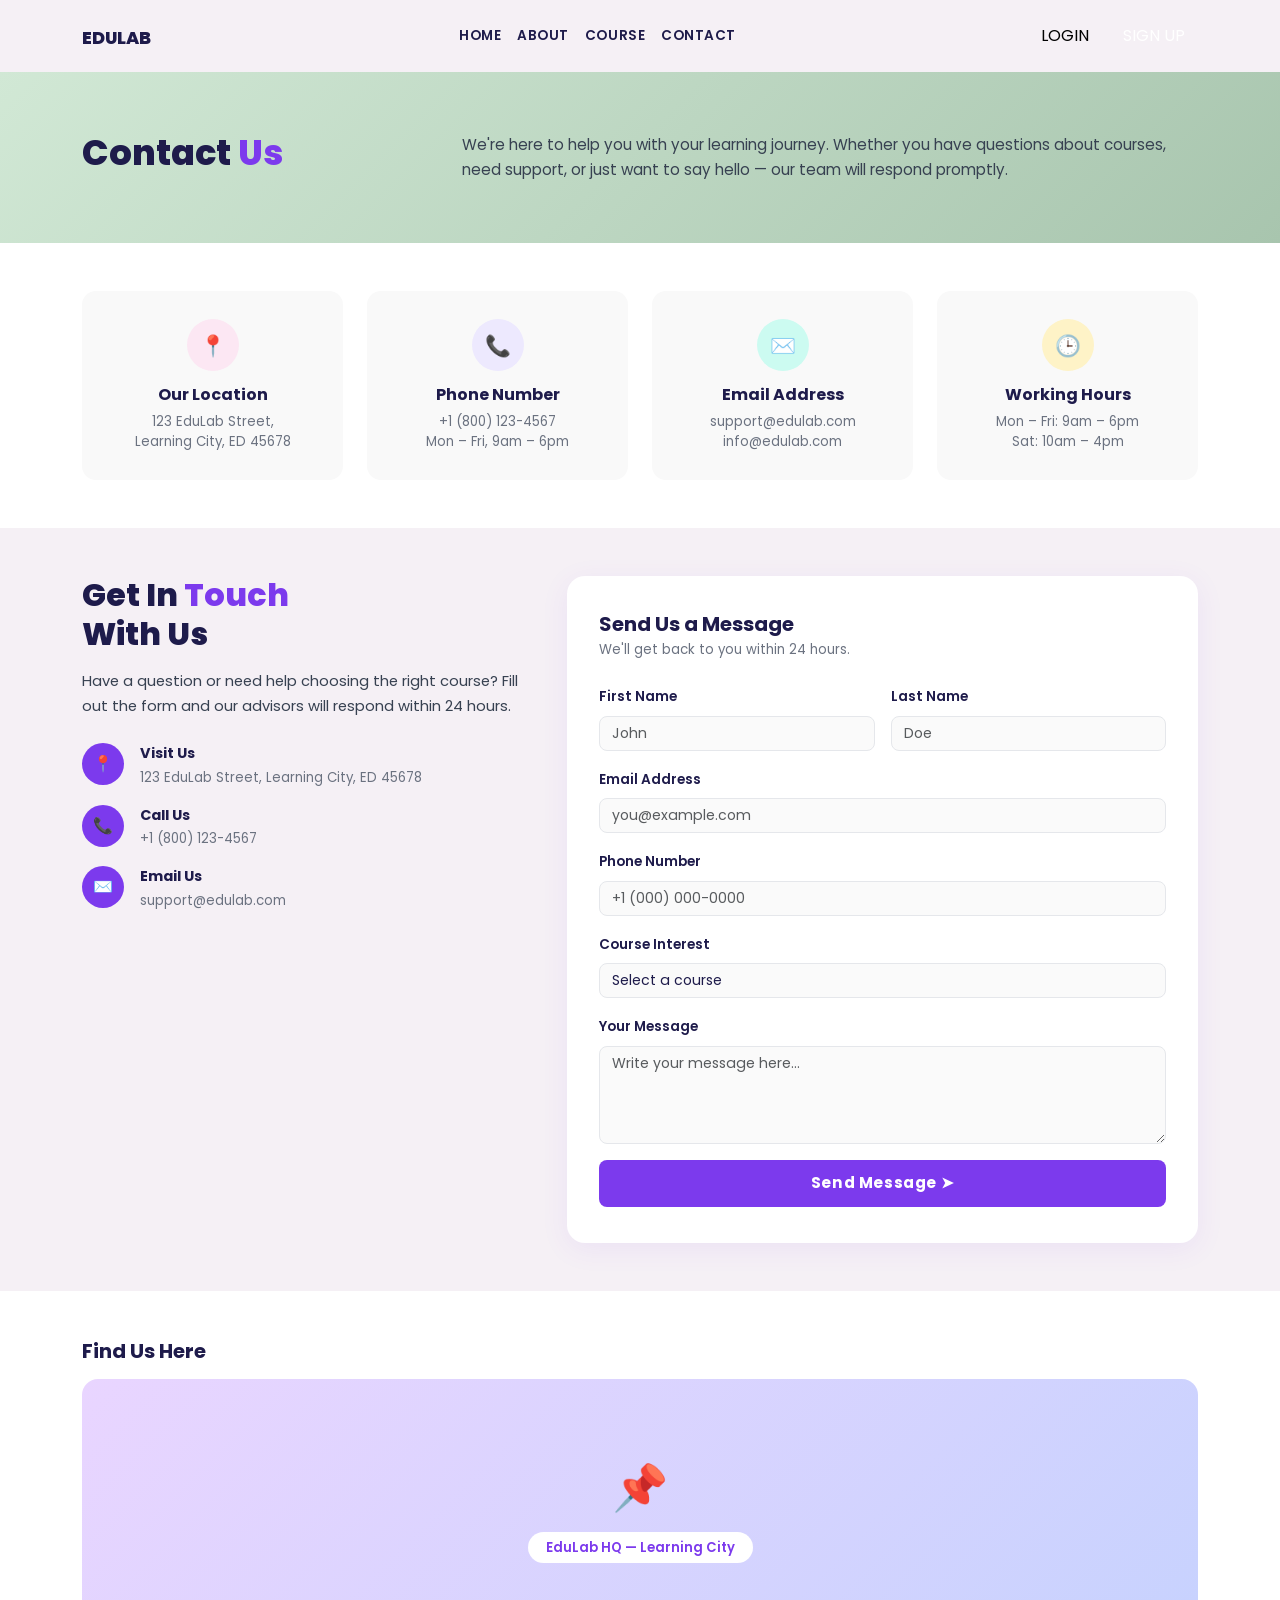
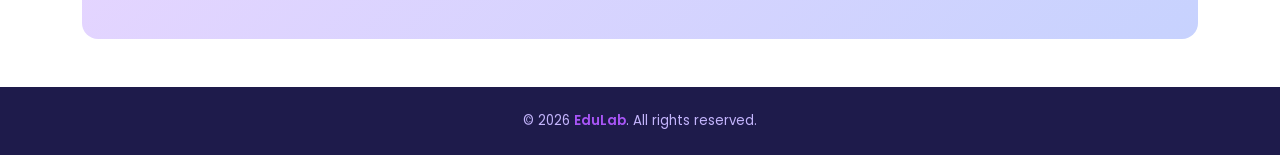
==== contacht.html @ 440ded38 "commit" ====
<!DOCTYPE html>
<html lang="en">
<head>
  <meta charset="UTF-8" />
  <meta name="viewport" content="width=device-width, initial-scale=1.0"/>
  <title>EduLab - Contact</title>
  <link href="https://cdn.jsdelivr.net/npm/bootstrap@5.3.0/dist/css/bootstrap.min.css" rel="stylesheet"/>
  <link href="https://fonts.googleapis.com/css2?family=Poppins:wght@400;500;600;700;800&display=swap" rel="stylesheet"/>
  <style>
    body { font-family: 'Poppins', sans-serif; }

    /* NAVBAR */
    .navbar { background: #f5f0f5; padding: 12px 40px; }
    .navbar-brand { font-weight: 800; font-size: 1.1rem; color: #1e1b4b !important; }
    .logo-box {
      width: 30px; height: 30px; background: #7c3aed;
      border-radius: 7px; display: inline-flex;
      align-items: center; justify-content: center; margin-right: 6px;
    }
    .logo-box svg { width: 18px; height: 18px; fill: white; }
    .nav-link { font-weight: 600; font-size: 0.85rem; color: #1e1b4b !important; letter-spacing: 0.04em; }
    .nav-link:hover, .nav-link.active { color: #7c3aed !important; }
    .btn-login { font-weight: 700; font-size: 0.9rem; color: #1e1b4b; text-decoration: none; }
    .btn-signup {
      background: #7c3aed; color: white !important; font-weight: 700;
      font-size: 0.9rem; padding: 8px 22px; border-radius: 6px; text-decoration: none;
    }
    .btn-signup:hover { background: #6d28d9; }

    /* HERO */
    .contact-hero {
      background: linear-gradient(135deg, #d1e8d5 0%, #a8c5ae 100%);
      padding: 60px 40px;
    }
    .contact-hero h1 { font-size: 2.2rem; font-weight: 800; color: #1e1b4b; }
    .contact-hero p { color: #374151; font-size: 0.95rem; line-height: 1.7; }

    /* INFO CARDS */
    .info-card {
      background: #f9f9f9; border-radius: 14px;
      padding: 28px 20px; text-align: center;
      transition: transform 0.2s; border: none;
    }
    .info-card:hover { transform: translateY(-4px); box-shadow: 0 10px 28px rgba(124,58,237,0.1); }
    .icon-circle {
      width: 52px; height: 52px; border-radius: 50%;
      display: flex; align-items: center; justify-content: center;
      margin: 0 auto 14px; font-size: 1.3rem;
    }
    .ic-pink   { background: #fce7f3; }
    .ic-purple { background: #ede9fe; }
    .ic-teal   { background: #ccfbf1; }
    .ic-gold   { background: #fef3c7; }
    .info-card h6 { font-weight: 700; color: #1e1b4b; }
    .info-card p  { font-size: 0.83rem; color: #6b7280; margin: 0; }

    /* CONTACT SECTION */
    .contact-section { background: #f5f0f5; }

    /* TOUCH DETAILS */
    .touch-icon {
      width: 42px; height: 42px; background: #7c3aed;
      border-radius: 50%; display: flex; align-items: center;
      justify-content: center; color: white; font-size: 1rem; flex-shrink: 0;
    }
    .touch-text strong { font-size: 0.9rem; color: #1e1b4b; display: block; }
    .touch-text span   { font-size: 0.83rem; color: #6b7280; }

    /* FORM CARD */
    .form-card {
      background: white; border-radius: 18px; padding: 36px 32px;
      box-shadow: 0 6px 28px rgba(124,58,237,0.08);
    }
    .form-card h5 { font-weight: 700; color: #1e1b4b; }
    .form-card .sub { font-size: 0.83rem; color: #6b7280; }
    .form-control, .form-select {
      border: 1.5px solid #e5e7eb; border-radius: 8px;
      font-family: 'Poppins', sans-serif; font-size: 0.88rem;
      background: #fafafa; color: #1e1b4b;
    }
    .form-control:focus, .form-select:focus {
      border-color: #7c3aed;
      box-shadow: 0 0 0 3px rgba(124,58,237,0.1);
      background: white;
    }
    .form-label { font-size: 0.85rem; font-weight: 600; color: #1e1b4b; }
    .btn-send {
      background: #7c3aed; color: white; font-family: 'Poppins', sans-serif;
      font-weight: 700; font-size: 0.95rem; padding: 12px;
      border-radius: 8px; border: none; width: 100%;
      letter-spacing: 0.04em; transition: background 0.2s;
    }
    .btn-send:hover { background: #6d28d9; }

    /* MAP */
    .map-box {
      background: linear-gradient(135deg, #e9d5ff, #c7d2fe);
      border-radius: 16px; height: 260px;
      display: flex; flex-direction: column;
      align-items: center; justify-content: center; gap: 10px;
    }
    .map-pin { font-size: 2.8rem; animation: bounce 1.5s infinite; }
    @keyframes bounce {
      0%, 100% { transform: translateY(0); }
      50%       { transform: translateY(-10px); }
    }
    .map-label {
      background: white; border-radius: 20px; padding: 6px 18px;
      font-size: 0.82rem; font-weight: 600; color: #7c3aed;
    }

    /* FOOTER */
    footer { background: #1e1b4b; color: #c4b5fd; font-size: 0.83rem; }
    footer span { color: #a855f7; font-weight: 600; }
  </style>
</head>
<body>

  <!-- NAVBAR -->
        <nav class="navbar navbar-expand-lg sticky-top">  
        <div class="container  ">
            <a class="navbar-brand" href="index.html"><i style="color: rgb(113, 20, 109); font-size: 25px;" class="fa-solid fa-graduation-cap"></i><span class="w-name">EDULAB</span></a>
            <button class="navbar-toggler" type="button" data-bs-toggle="collapse"
                data-bs-target="#navbarSupportedContent" aria-controls="navbarSupportedContent" aria-expanded="false"
                aria-label="Toggle navigation">
                <span class="navbar-toggler-icon"></span>
            </button>
            <div class="collapse navbar-collapse" id="navbarSupportedContent">
                <ul class="navbar-nav mx-auto mb-2 mb-lg-0">
                    <li class="nav-item">
                        <a class="nav-link scale" aria-current="page" href="index.html">HOME</a>
                    </li>
                    <li class="nav-item">
                        <a class="nav-link scale" href="aboutus.html">ABOUT</a>
                    </li>
                    <li class="nav-item  scale">
                        <a class="nav-link scale" href="course.html">COURSE</a>
                    </li>
                    <li class="nav-item scale">
                        <a class="nav-link" href="#">CONTACT</a>
                    </li>
                </ul>
                <div class="d-flex gap-2 btns"> 
                    <button class="btn log-btn  " type="button"><a href="login.html" style="text-decoration: none; color: black;">LOGIN</a></button>
                     <button class="btn sign-btn" type="button"><a href="signup.html" style="text-decoration: none; color: white;">SIGN UP</a></button>

                </div>
                    
                
                
            </div>
        </div>
    </nav>

  <!-- HERO -->
  <section class="contact-hero">
    <div class="container">
      <div class="row align-items-center">
        <div class="col-md-4">
          <h1>Contact <span style="color:#7c3aed">Us</span></h1>
        </div>
        <div class="col-md-8">
          <p class="mb-0">We're here to help you with your learning journey. Whether you have questions about courses, need support, or just want to say hello — our team will respond promptly.</p>
        </div>
      </div>
    </div>
  </section>

  <!-- INFO CARDS -->
  <section class="py-5 bg-white">
    <div class="container">
      <div class="row g-4">
        <div class="col-md-3 col-sm-6">
          <div class="info-card">
            <div class="icon-circle ic-pink">📍</div>
            <h6>Our Location</h6>
            <p>123 EduLab Street,<br/>Learning City, ED 45678</p>
          </div>
        </div>
        <div class="col-md-3 col-sm-6">
          <div class="info-card">
            <div class="icon-circle ic-purple">📞</div>
            <h6>Phone Number</h6>
            <p>+1 (800) 123-4567<br/>Mon – Fri, 9am – 6pm</p>
          </div>
        </div>
        <div class="col-md-3 col-sm-6">
          <div class="info-card">
            <div class="icon-circle ic-teal">✉️</div>
            <h6>Email Address</h6>
            <p>support@edulab.com<br/>info@edulab.com</p>
          </div>
        </div>
        <div class="col-md-3 col-sm-6">
          <div class="info-card">
            <div class="icon-circle ic-gold">🕒</div>
            <h6>Working Hours</h6>
            <p>Mon – Fri: 9am – 6pm<br/>Sat: 10am – 4pm</p>
          </div>
        </div>
      </div>
    </div>
  </section>

  <!-- GET IN TOUCH -->
  <section class="contact-section py-5">
    <div class="container">
      <div class="row g-5 align-items-start">

        <!-- Left details -->
        <div class="col-lg-5">
          <h2 style="font-weight:800;color:#1e1b4b">Get In <span style="color:#7c3aed">Touch</span><br/>With Us</h2>
          <p class="mt-3 mb-4" style="color:#374151;font-size:0.92rem;line-height:1.7">
            Have a question or need help choosing the right course? Fill out the form and our advisors will respond within 24 hours.
          </p>

          <div class="d-flex align-items-start gap-3 mb-3">
            <div class="touch-icon">📍</div>
            <div class="touch-text">
              <strong>Visit Us</strong>
              <span>123 EduLab Street, Learning City, ED 45678</span>
            </div>
          </div>

          <div class="d-flex align-items-start gap-3 mb-3">
            <div class="touch-icon">📞</div>
            <div class="touch-text">
              <strong>Call Us</strong>
              <span>+1 (800) 123-4567</span>
            </div>
          </div>

          <div class="d-flex align-items-start gap-3 mb-3">
            <div class="touch-icon">✉️</div>
            <div class="touch-text">
              <strong>Email Us</strong>
              <span>support@edulab.com</span>
            </div>
          </div>
        </div>

        <!-- Form -->
        <div class="col-lg-7">
          <div class="form-card">
            <h5 class="mb-1">Send Us a Message</h5>
            <p class="sub mb-4">We'll get back to you within 24 hours.</p>

            <div class="row g-3">
              <div class="col-6">
                <label class="form-label">First Name</label>
                <input type="text" class="form-control" placeholder="John"/>
              </div>
              <div class="col-6">
                <label class="form-label">Last Name</label>
                <input type="text" class="form-control" placeholder="Doe"/>
              </div>
              <div class="col-12">
                <label class="form-label">Email Address</label>
                <input type="email" class="form-control" placeholder="you@example.com"/>
              </div>
              <div class="col-12">
                <label class="form-label">Phone Number</label>
                <input type="tel" class="form-control" placeholder="+1 (000) 000-0000"/>
              </div>
              <div class="col-12">
                <label class="form-label">Course Interest</label>
                <select class="form-select">
                  <option disabled selected>Select a course</option>
                  <option>Python Full Stack</option>
                  <option>Web Development</option>
                  <option>Data Science</option>
                  <option>Other</option>
                </select>
              </div>
              <div class="col-12">
                <label class="form-label">Your Message</label>
                <textarea class="form-control" rows="4" placeholder="Write your message here..."></textarea>
              </div>
              <div class="col-12">
                <button class="btn-send">Send Message ➤</button>
              </div>
            </div>

          </div>
        </div>

      </div>
    </div>
  </section>

  <!-- MAP -->
  <section class="py-5 bg-white">
    <div class="container">
      <h5 class="fw-bold mb-3" style="color:#1e1b4b">Find Us Here</h5>
      <div class="map-box">
        <span class="map-pin">📌</span>
        <div class="map-label">EduLab HQ — Learning City</div>
      </div>
    </div>
  </section>

  <!-- FOOTER -->
  <footer class="text-center py-4">
    &copy; 2026 <span>EduLab</span>. All rights reserved.
  </footer>

  <script src="https://cdn.jsdelivr.net/npm/bootstrap@5.3.0/dist/js/bootstrap.bundle.min.js"></script>
</body>
</html>
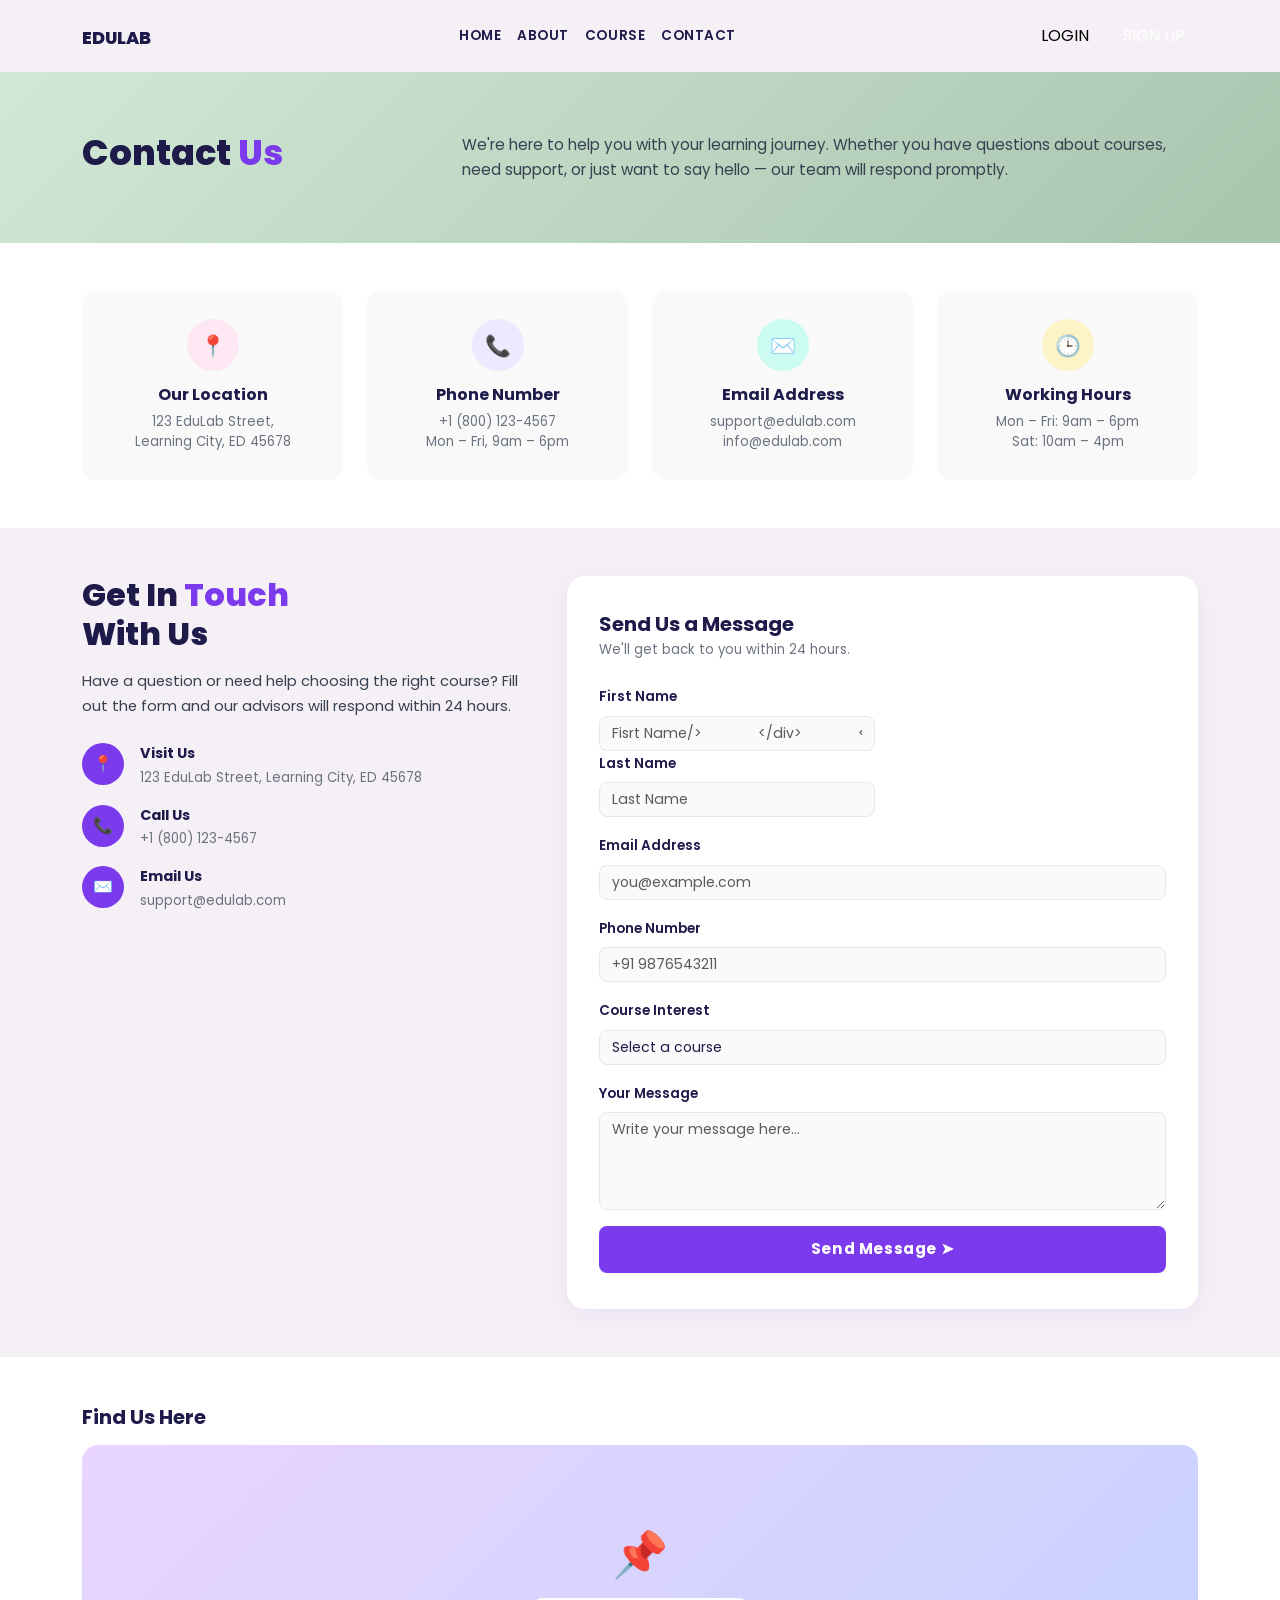
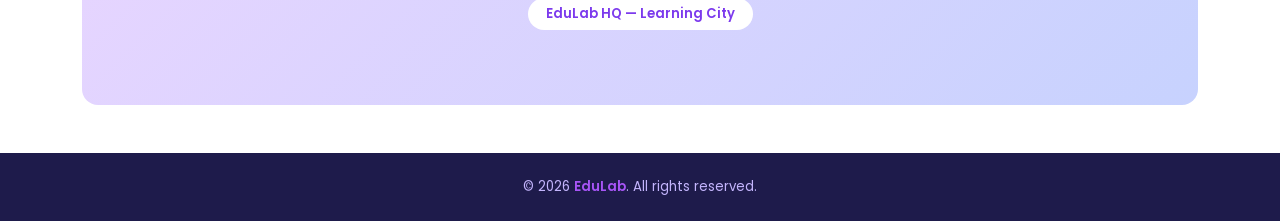
==== commit b6633667: "button change" ====
--- a/contacht.html
+++ b/contacht.html
@@ -248,11 +248,11 @@
             <div class="row g-3">
               <div class="col-6">
                 <label class="form-label">First Name</label>
-                <input type="text" class="form-control" placeholder="John"/>
+                <input type="text" class="form-control" placeholder="Fisrt Name/>
               </div>
               <div class="col-6">
                 <label class="form-label">Last Name</label>
-                <input type="text" class="form-control" placeholder="Doe"/>
+                <input type="text" class="form-control" placeholder="Last Name"/>
               </div>
               <div class="col-12">
                 <label class="form-label">Email Address</label>
@@ -260,7 +260,7 @@
               </div>
               <div class="col-12">
                 <label class="form-label">Phone Number</label>
-                <input type="tel" class="form-control" placeholder="+1 (000) 000-0000"/>
+                <input type="tel" class="form-control" placeholder="+91 9876543211"/>
               </div>
               <div class="col-12">
                 <label class="form-label">Course Interest</label>
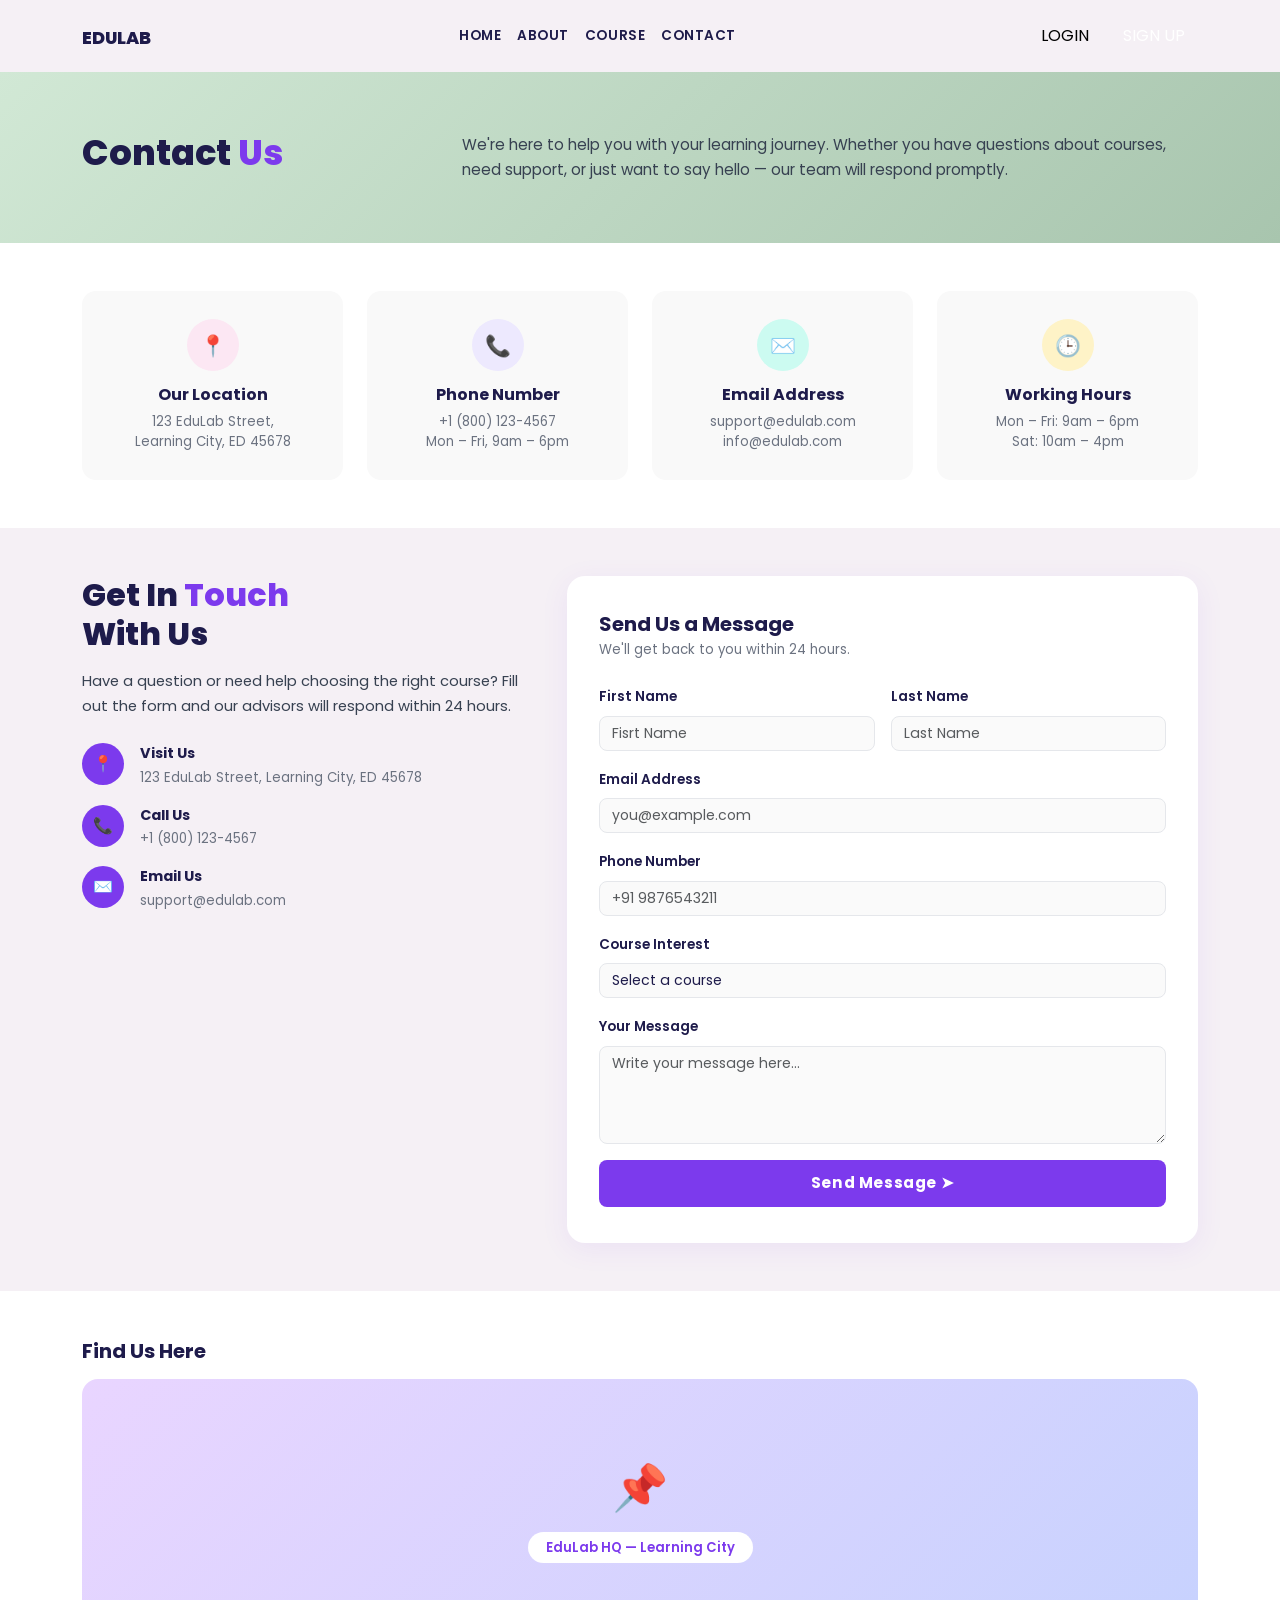
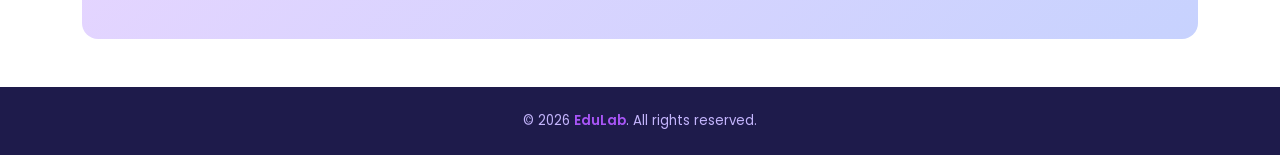
==== commit 04ffbb53: "button cchange" ====
--- a/contacht.html
+++ b/contacht.html
@@ -248,7 +248,7 @@
             <div class="row g-3">
               <div class="col-6">
                 <label class="form-label">First Name</label>
-                <input type="text" class="form-control" placeholder="Fisrt Name/>
+                <input type="text" class="form-control" placeholder="Fisrt Name"/>
               </div>
               <div class="col-6">
                 <label class="form-label">Last Name</label>
